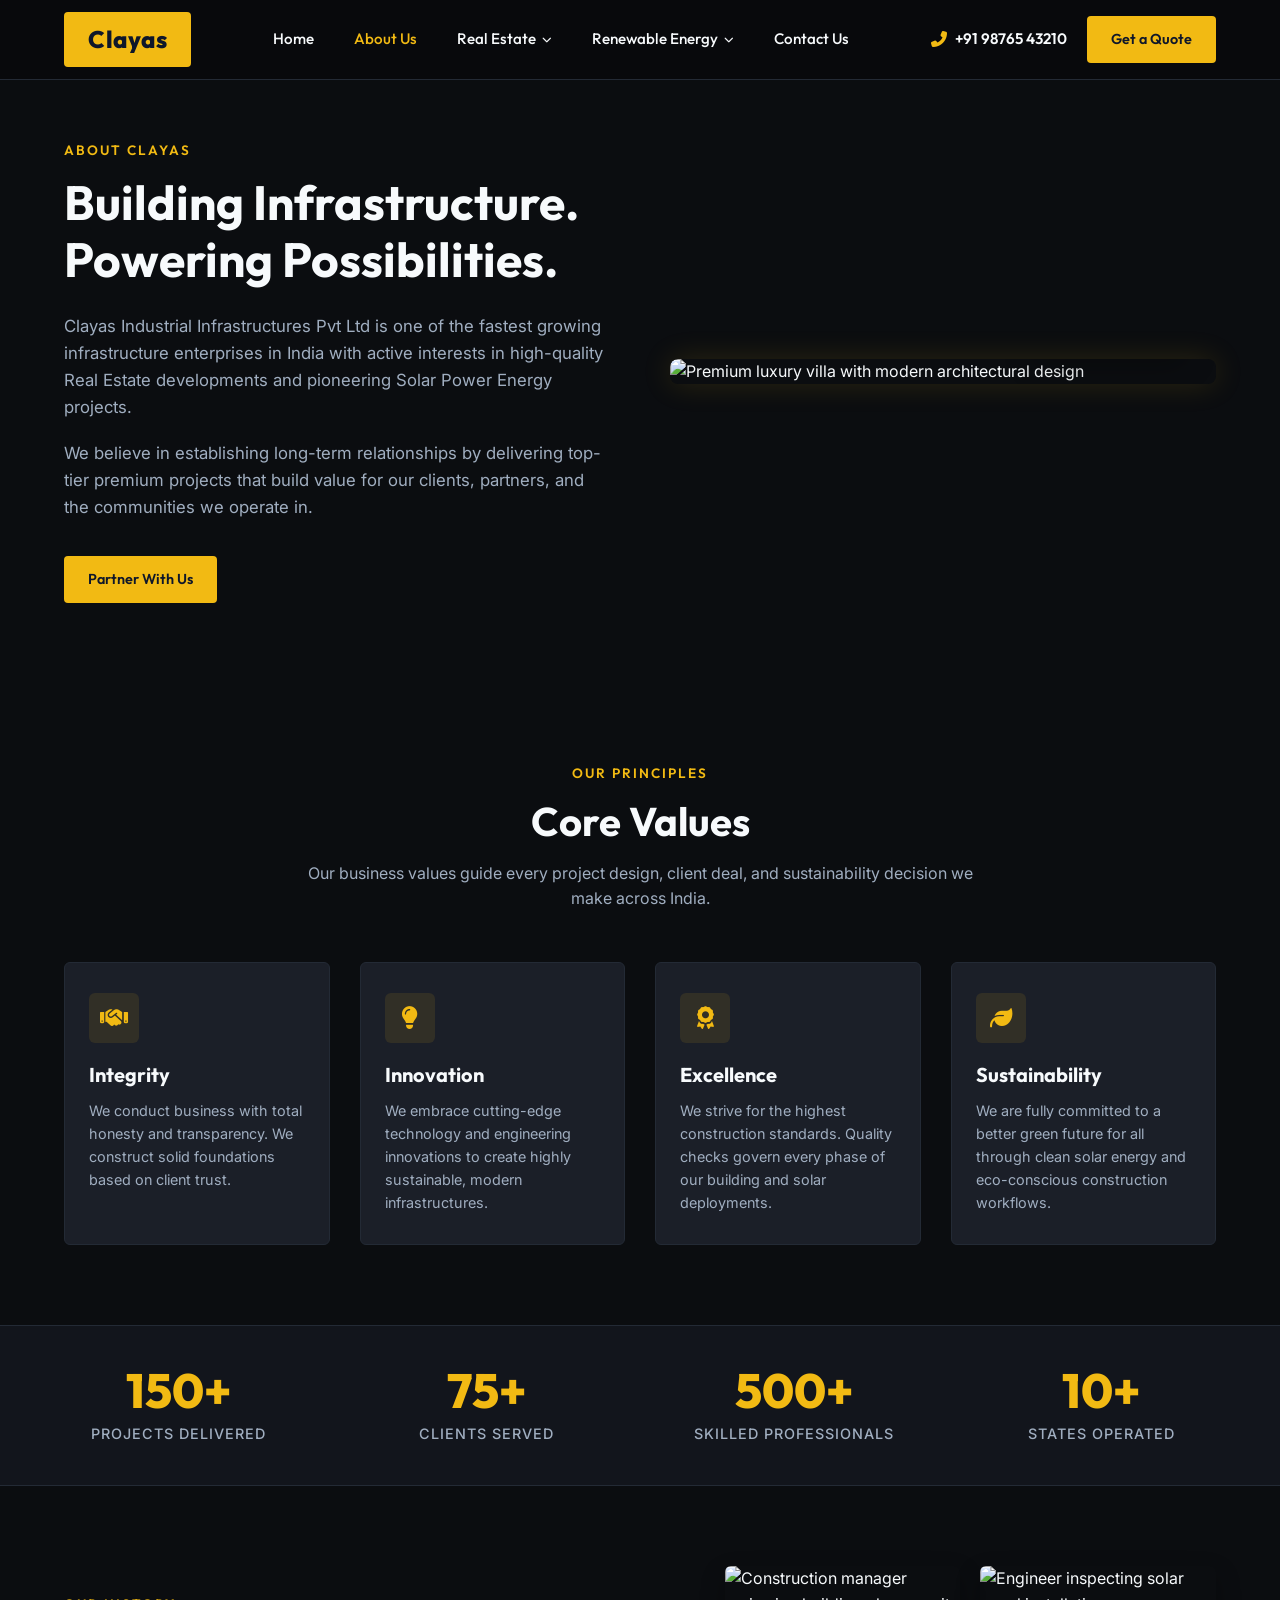
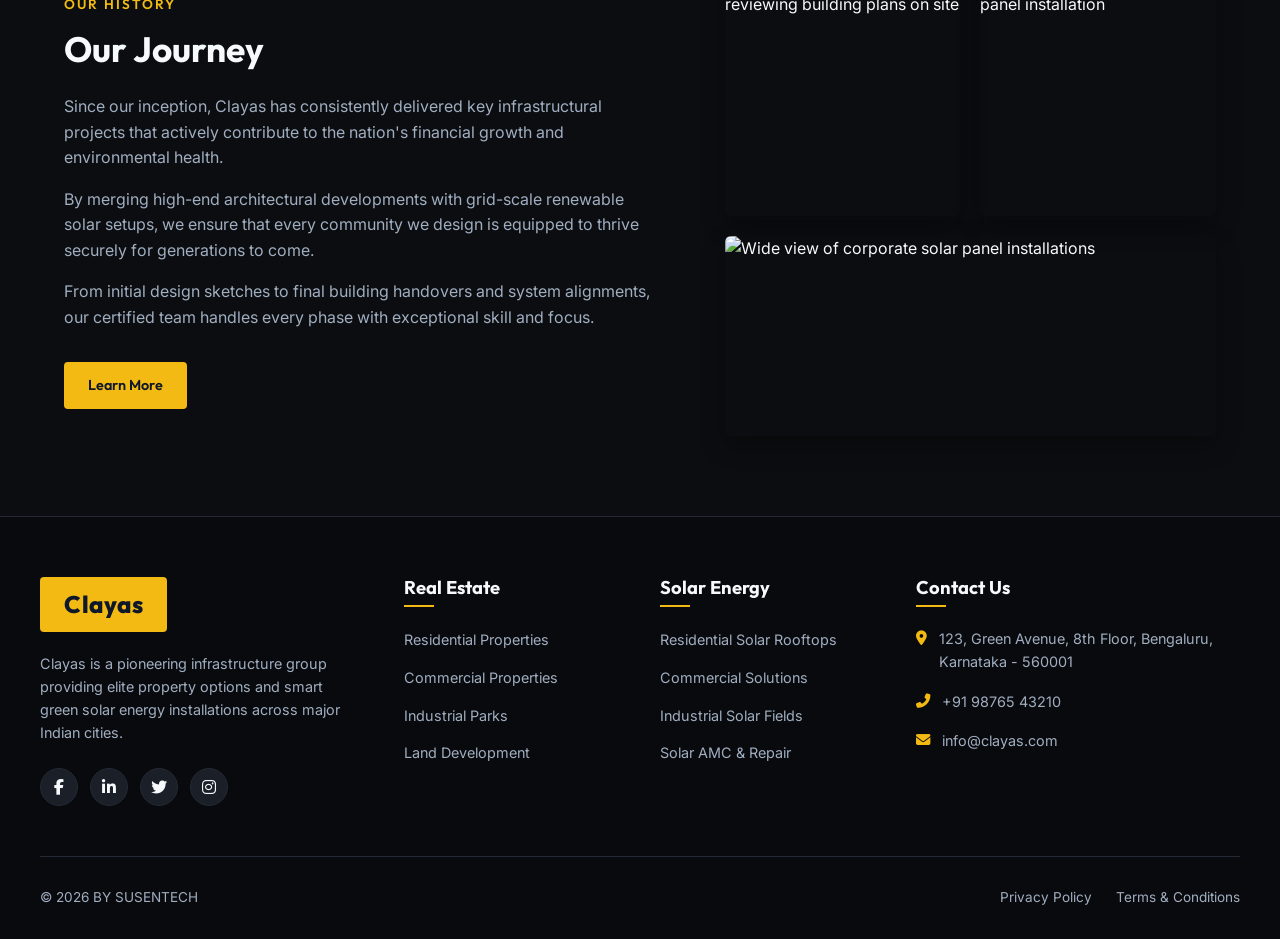
==== realestate/about.html @ ecdae753 "Add files via upload" ====
<!DOCTYPE html>
<html lang="en">

<head>
  <meta charset="UTF-8">
  <meta name="viewport" content="width=device-width, initial-scale=1.0">
  <title>About Us - Clayas</title>
  <meta name="description"
    content="Learn about Clayas, our core values, history, team, and commitment to building quality properties and clean solar energy facilities across India.">

  <!-- CSS Stylesheets -->
  <link rel="stylesheet" href="css/style.css">

  <!-- FontAwesome Icons -->
  <link rel="stylesheet" href="https://cdnjs.cloudflare.com/ajax/libs/font-awesome/6.4.0/css/all.min.css">
</head>

<body>

  <!-- Navigation Header -->
  <header>
    <div class="header-container">
      <!-- Logo Block -->
      <a href="index.html" class="logo" id="header-logo">Clayas</a>

      <!-- Navigation Menu -->
      <nav class="nav-menu" id="nav-menu">
        <ul class="nav-list">
          <li class="nav-item"><a href="index.html" class="nav-link" id="menu-home">Home</a></li>
          <li class="nav-item"><a href="about.html" class="nav-link active" id="menu-about">About Us</a></li>

          <!-- Real Estate Dropdown -->
          <li class="nav-item has-dropdown">
            <span class="nav-link" id="menu-realestate">Real Estate <i
                class="fas fa-chevron-down dropdown-arrow"></i></span>
            <ul class="dropdown-menu">
              <li class="dropdown-item"><a href="residential-properties.html" id="submenu-re-res">Residential</a></li>
              <li class="dropdown-item"><a href="commercial-properties.html" id="submenu-re-com">Commercial</a></li>
              <li class="dropdown-item"><a href="industrial-properties.html" id="submenu-re-ind">Industrial</a></li>
              <li class="dropdown-item"><a href="land-development.html" id="submenu-re-land">Land Development</a></li>
            </ul>
          </li>

          <!-- Solar Panels Dropdown -->
          <li class="nav-item has-dropdown">
            <span class="nav-link" id="menu-solar">Renewable Energy<i class="fas fa-chevron-down dropdown-arrow">
              </i></span>
            <ul class="dropdown-menu">
              <li class="dropdown-item"><a href="residential-solar.html" id="submenu-sol-res">Residential Solar</a></li>
              <li class="dropdown-item"><a href="commercial-solar.html" id="submenu-sol-com">Commercial Solar</a></li>
              <li class="dropdown-item"><a href="industrial-solar.html" id="submenu-sol-ind">Industrial Solar</a></li>
              <li class="dropdown-item"><a href="solar-maintenance.html" id="submenu-sol-maint">Solar Maintenance</a>
              </li>
            </ul>
          </li>

          <li class="nav-item"><a href="contact.html" class="nav-link" id="menu-contact">Contact Us</a></li>
        </ul>
      </nav>

      <!-- Right Nav Buttons (Desktop) -->
      <div class="right-nav">
        <a href="tel:+919876543210" class="phone-link" id="phone-nav"><i class="fas fa-phone-alt"></i> +91 98765
          43210</a>
        <a href="contact.html" class="btn btn-gold" id="cta-quote-nav">Get a Quote</a>
      </div>

      <!-- Mobile Nav Toggle Hamburger -->
      <button class="mobile-nav-toggle" id="mobile-nav-toggle" aria-label="Toggle Navigation">
        <span></span>
        <span></span>
        <span></span>
      </button>
    </div>
  </header>

  <!-- About Hero Section (Split layout) -->
  <section class="about-hero" style="padding-top: calc(var(--header-height) + 60px);">
    <div class="split-hero-container">
      <!-- Text content -->
      <div class="split-hero-text">
        <span class="section-subtitle">About Clayas</span>
        <h1>Building Infrastructure.<br>Powering Possibilities.</h1>
        <p>Clayas Industrial Infrastructures Pvt Ltd is one of the fastest growing infrastructure enterprises in India
          with active interests in high-quality Real Estate developments and pioneering Solar Power Energy projects.</p>
        <p>We believe in establishing long-term relationships by delivering top-tier premium projects that build value
          for our clients, partners, and the communities we operate in.</p>
        <a href="contact.html" class="btn btn-gold" style="margin-top: 15px;">Partner With Us</a>
      </div>

      <!-- Image with floating badge -->
      <div class="split-hero-img">
        <!-- Premium Real Estate Architecture Image -->
        <img src="https://images.unsplash.com/photo-1600596542815-ffad4c1539a9?auto=format&fit=crop&w=800&q=80"
          alt="Premium luxury villa with modern architectural design">
        <div class="floating-badge">
          <div class="number">25+</div>
          <div class="text">Years of<br>Excellence</div>
        </div>
      </div>
    </div>
  </section>

  <!-- Core Values Section -->
  <section id="values">
    <div class="section-header">
      <span class="section-subtitle">Our Principles</span>
      <h2 class="section-title">Core Values</h2>
      <p>Our business values guide every project design, client deal, and sustainability decision we make across India.
      </p>
    </div>

    <div class="values-grid">
      <!-- Value 1: Integrity -->
      <div class="value-card">
        <div class="value-icon">
          <i class="fas fa-handshake"></i>
        </div>
        <h3 class="value-title">Integrity</h3>
        <p>We conduct business with total honesty and transparency. We construct solid foundations based on client
          trust.</p>
      </div>

      <!-- Value 2: Innovation -->
      <div class="value-card">
        <div class="value-icon">
          <i class="fas fa-lightbulb"></i>
        </div>
        <h3 class="value-title">Innovation</h3>
        <p>We embrace cutting-edge technology and engineering innovations to create highly sustainable, modern
          infrastructures.</p>
      </div>

      <!-- Value 3: Excellence -->
      <div class="value-card">
        <div class="value-icon">
          <i class="fas fa-award"></i>
        </div>
        <h3 class="value-title">Excellence</h3>
        <p>We strive for the highest construction standards. Quality checks govern every phase of our building and solar
          deployments.</p>
      </div>

      <!-- Value 4: Sustainability -->
      <div class="value-card">
        <div class="value-icon">
          <i class="fas fa-leaf"></i>
        </div>
        <h3 class="value-title">Sustainability</h3>
        <p>We are fully committed to a better green future for all through clean solar energy and eco-conscious
          construction workflows.</p>
      </div>
    </div>
  </section>

  <!-- About Stats Strip (Dark) -->
  <section class="stats-banner section-full">
    <div class="stats-grid">
      <div class="stat-card">
        <span class="stat-number">150+</span>
        <span class="stat-label">Projects Delivered</span>
      </div>
      <div class="stat-card">
        <span class="stat-number">75+</span>
        <span class="stat-label">Clients Served</span>
      </div>
      <div class="stat-card">
        <span class="stat-number">500+</span>
        <span class="stat-label">Skilled Professionals</span>
      </div>
      <div class="stat-card">
        <span class="stat-number">10+</span>
        <span class="stat-label">States Operated</span>
      </div>
    </div>
  </section>

  <!-- Our Journey Section -->
  <section id="journey">
    <div class="journey-container">
      <!-- Left Column text -->
      <div class="journey-text">
        <span class="section-subtitle">Our History</span>
        <h2>Our Journey</h2>
        <p>Since our inception, Clayas has consistently delivered key infrastructural projects that actively contribute
          to the nation's financial growth and environmental health.</p>
        <p>By merging high-end architectural developments with grid-scale renewable solar setups, we ensure that every
          community we design is equipped to thrive securely for generations to come.</p>
        <p>From initial design sketches to final building handovers and system alignments, our certified team handles
          every phase with exceptional skill and focus.</p>
        <a href="contact.html" class="btn btn-gold" style="margin-top: 15px;">Learn More</a>
      </div>

      <!-- Right Column Images -->
      <div class="journey-images">
        <div class="journey-img-item">
          <img src="https://images.unsplash.com/photo-1504307651254-35680f356dfd?auto=format&fit=crop&w=400&q=80"
            alt="Construction manager reviewing building plans on site">
        </div>
        <div class="journey-img-item">
          <img src="https://images.unsplash.com/photo-1621905251189-08b45d6a269e?auto=format&fit=crop&w=400&q=80"
            alt="Engineer inspecting solar panel installation">
        </div>
        <div class="journey-img-item large">
          <img src="https://images.unsplash.com/photo-1509391366360-2e959784a276?auto=format&fit=crop&w=800&q=80"
            alt="Wide view of corporate solar panel installations">
        </div>
      </div>
    </div>
  </section>

  <!-- Footer Section -->
  <footer>
    <div class="footer-container">
      <!-- Col 1: About -->
      <div class="footer-col footer-about">
        <a href="index.html" class="logo" id="footer-logo">Clayas</a>
        <p>Clayas is a pioneering infrastructure group providing elite property options and smart green solar energy
          installations across major Indian cities.</p>
        <div class="social-links">
          <a href="#" class="social-link" aria-label="Facebook"><i class="fab fa-facebook-f"></i></a>
          <a href="#" class="social-link" aria-label="LinkedIn"><i class="fab fa-linkedin-in"></i></a>
          <a href="#" class="social-link" aria-label="Twitter"><i class="fab fa-twitter"></i></a>
          <a href="#" class="social-link" aria-label="Instagram"><i class="fab fa-instagram"></i></a>
        </div>
      </div>

      <!-- Col 2: Real Estate Links -->
      <div class="footer-col">
        <h3>Real Estate</h3>
        <ul class="footer-links">
          <li><a href="residential-properties.html">Residential Properties</a></li>
          <li><a href="commercial-properties.html">Commercial Properties</a></li>
          <li><a href="industrial-properties.html">Industrial Parks</a></li>
          <li><a href="land-development.html">Land Development</a></li>
        </ul>
      </div>

      <!-- Col 3: Solar Links -->
      <div class="footer-col">
        <h3>Solar Energy</h3>
        <ul class="footer-links">
          <li><a href="residential-solar.html">Residential Solar Rooftops</a></li>
          <li><a href="commercial-solar.html">Commercial Solutions</a></li>
          <li><a href="industrial-solar.html">Industrial Solar Fields</a></li>
          <li><a href="solar-maintenance.html">Solar AMC & Repair</a></li>
        </ul>
      </div>

      <!-- Col 4: Contact details -->
      <div class="footer-col">
        <h3>Contact Us</h3>
        <div class="footer-contact-info">
          <div class="footer-contact-item">
            <i class="fas fa-map-marker-alt"></i>
            <p>123, Green Avenue, 8th Floor, Bengaluru, Karnataka - 560001</p>
          </div>
          <div class="footer-contact-item">
            <i class="fas fa-phone-alt"></i>
            <p>+91 98765 43210</p>
          </div>
          <div class="footer-contact-item">
            <i class="fas fa-envelope"></i>
            <p>info@clayas.com</p>
          </div>
        </div>
      </div>
    </div>

    <!-- Footer Bottom -->
    <div class="footer-bottom">
      <p class="copyright">&copy; 2026 BY SUSENTECH</p>
      <div class="footer-bottom-links">
        <a href="#">Privacy Policy</a>
        <a href="#">Terms & Conditions</a>
      </div>
    </div>
  </footer>

  <!-- Scripts -->
  <script src="js/script.js"></script>
</body>

</html>
---- realestate/css/style.css ----
/* 
   Clayas - Global Stylesheet
   Design System: Dark Mode with Premium Gold/Yellow Accents
*/

@import url('https://fonts.googleapis.com/css2?family=Inter:wght@300;400;500;600;700&family=Outfit:wght@400;500;600;700;800&display=swap');

/* CSS Variables */
:root {
  --bg-primary: #0b0d10;      /* Deep dark background */
  --bg-secondary: #12151c;    /* Card & alternative section background */
  --bg-card: #1b1f28;         /* Inside card/elements background */
  --bg-nav: #090a0d;          /* Header background */
  
  --accent-gold: #f2ba13;     /* Main Clayas Brand Yellow/Gold */
  --accent-gold-hover: #d19e0a;
  --accent-gold-rgb: 242, 186, 19;
  
  --text-light: #f7fafc;      /* Primary text */
  --text-muted: #a0aec0;      /* Secondary text */
  --text-dark: #0f172a;       /* Dark text for gold elements */
  
  --border-color: #232a35;
  --border-glow: rgba(242, 186, 19, 0.15);
  
  --font-heading: 'Outfit', sans-serif;
  --font-body: 'Inter', sans-serif;
  
  --transition-fast: 0.2s ease;
  --transition-normal: 0.3s cubic-bezier(0.4, 0, 0.2, 1);
  --transition-slow: 0.5s ease;
  
  --max-width: 1200px;
  --header-height: 80px;
}

/* Resets */
*, *::before, *::after {
  box-sizing: border-box;
  margin: 0;
  padding: 0;
}

html {
  scroll-behavior: smooth;
  font-size: 16px;
}

body {
  background-color: var(--bg-primary);
  color: var(--text-light);
  font-family: var(--font-body);
  line-height: 1.6;
  overflow-x: hidden;
}

/* Scrollbar */
::-webkit-scrollbar {
  width: 8px;
}
::-webkit-scrollbar-track {
  background: var(--bg-primary);
}
::-webkit-scrollbar-thumb {
  background: var(--border-color);
  border-radius: 4px;
}
::-webkit-scrollbar-thumb:hover {
  background: var(--accent-gold);
}

/* Typography */
h1, h2, h3, h4, h5, h6 {
  font-family: var(--font-heading);
  font-weight: 700;
  line-height: 1.2;
  color: var(--text-light);
}

a {
  color: inherit;
  text-decoration: none;
  transition: var(--transition-fast);
}

p {
  color: var(--text-muted);
}

ul {
  list-style: none;
}

img {
  max-width: 100%;
  height: auto;
  display: block;
}

/* Header & Navigation */
header {
  position: fixed;
  top: 0;
  left: 0;
  width: 100%;
  height: var(--header-height);
  background-color: rgba(9, 10, 13, 0.95);
  backdrop-filter: blur(10px);
  -webkit-backdrop-filter: blur(10px);
  border-bottom: 1px solid var(--border-color);
  z-index: 1000;
}

.header-container {
  max-width: var(--max-width);
  margin: 0 auto;
  height: 100%;
  display: flex;
  justify-content: space-between;
  align-items: center;
  padding: 0 24px;
}

/* Logo Block */
.logo {
  background-color: var(--accent-gold);
  color: var(--text-dark);
  font-family: var(--font-heading);
  font-weight: 800;
  font-size: 1.5rem;
  padding: 8px 24px;
  border-radius: 4px;
  letter-spacing: 0.5px;
  display: inline-flex;
  align-items: center;
  justify-content: center;
  transition: transform var(--transition-fast);
}

.logo:hover {
  transform: translateY(-2px);
}

/* Nav Menu */
.nav-menu {
  display: flex;
  align-items: center;
  height: 100%;
}

.nav-list {
  display: flex;
  align-items: center;
  height: 100%;
  gap: 8px;
}

.nav-item {
  position: relative;
  height: 100%;
  display: flex;
  align-items: center;
}

.nav-link {
  font-family: var(--font-heading);
  font-weight: 500;
  font-size: 0.95rem;
  padding: 10px 16px;
  border-radius: 4px;
  display: flex;
  align-items: center;
  gap: 6px;
  cursor: pointer;
}

.nav-link:hover, .nav-link.active {
  color: var(--accent-gold);
}

/* Submenu / Dropdown */
.nav-item:hover .dropdown-menu {
  opacity: 1;
  visibility: visible;
  transform: translateY(0);
}

.dropdown-menu {
  position: absolute;
  top: calc(var(--header-height) - 10px);
  left: 0;
  width: 260px;
  background-color: var(--bg-card);
  border: 1px solid var(--border-color);
  border-radius: 6px;
  padding: 12px 0;
  opacity: 0;
  visibility: hidden;
  transform: translateY(10px);
  transition: opacity var(--transition-normal), transform var(--transition-normal), visibility var(--transition-normal);
  z-index: 1010;
  box-shadow: 0 10px 25px rgba(0,0,0,0.5);
  box-shadow: 0 0 20px var(--border-glow);
}

.dropdown-item a {
  display: flex;
  align-items: center;
  padding: 10px 20px;
  font-size: 0.9rem;
  font-family: var(--font-heading);
  font-weight: 500;
  transition: var(--transition-fast);
}

.dropdown-item a:hover {
  background-color: rgba(242, 186, 19, 0.08);
  color: var(--accent-gold);
  padding-left: 24px;
}

.dropdown-arrow {
  font-size: 0.6rem;
  transition: transform var(--transition-fast);
}

.nav-item:hover .dropdown-arrow {
  transform: rotate(180deg);
}

/* Right Nav Block (Phone & CTA) */
.right-nav {
  display: flex;
  align-items: center;
  gap: 20px;
}

.phone-link {
  display: flex;
  align-items: center;
  gap: 8px;
  font-family: var(--font-heading);
  font-weight: 600;
  font-size: 0.95rem;
  color: var(--text-light);
}

.phone-link i {
  color: var(--accent-gold);
  font-size: 1rem;
}

.phone-link:hover {
  color: var(--accent-gold);
}

/* Buttons */
.btn {
  display: inline-flex;
  align-items: center;
  justify-content: center;
  gap: 8px;
  padding: 12px 24px;
  border-radius: 4px;
  font-family: var(--font-heading);
  font-weight: 600;
  font-size: 0.9rem;
  cursor: pointer;
  transition: var(--transition-normal);
  border: none;
}

.btn-gold {
  background-color: var(--accent-gold);
  color: var(--text-dark);
}

.btn-gold:hover {
  background-color: var(--accent-gold-hover);
  transform: translateY(-2px);
  box-shadow: 0 4px 15px rgba(242, 186, 19, 0.3);
}

.btn-outline {
  background-color: transparent;
  color: var(--text-light);
  border: 1px solid var(--border-color);
}

.btn-outline:hover {
  border-color: var(--accent-gold);
  color: var(--accent-gold);
  transform: translateY(-2px);
}

/* Mobile Toggle Hamburger */
.mobile-nav-toggle {
  display: none;
  flex-direction: column;
  justify-content: space-between;
  width: 24px;
  height: 18px;
  background: transparent;
  border: none;
  cursor: pointer;
  z-index: 1100;
}

.mobile-nav-toggle span {
  width: 100%;
  height: 2px;
  background-color: var(--text-light);
  border-radius: 2px;
  transition: var(--transition-normal);
}

.mobile-nav-toggle.open span:nth-child(1) {
  transform: translateY(8px) rotate(45deg);
}

.mobile-nav-toggle.open span:nth-child(2) {
  opacity: 0;
}

.mobile-nav-toggle.open span:nth-child(3) {
  transform: translateY(-8px) rotate(-45deg);
}

/* Base Layout Sections */
section {
  padding: 80px 24px;
  max-width: var(--max-width);
  margin: 0 auto;
}

.section-full {
  max-width: 100%;
  padding-left: 0;
  padding-right: 0;
}

.section-header {
  text-align: center;
  max-width: 700px;
  margin: 0 auto 50px auto;
}

.section-subtitle {
  color: var(--accent-gold);
  font-family: var(--font-heading);
  text-transform: uppercase;
  font-size: 0.85rem;
  letter-spacing: 2px;
  font-weight: 600;
  margin-bottom: 12px;
  display: block;
}

.section-title {
  font-size: 2.5rem;
  margin-bottom: 16px;
  font-weight: 700;
}

/* Hero Elements & Sliders */
.hero {
  position: relative;
  height: 100vh;
  min-height: 600px;
  display: flex;
  align-items: center;
  padding-top: var(--header-height);
  overflow: hidden;
}

.hero-slider {
  position: absolute;
  top: 0;
  left: 0;
  width: 100%;
  height: 100%;
  z-index: 1;
}

.slider-slide {
  position: absolute;
  top: 0;
  left: 0;
  width: 100%;
  height: 100%;
  opacity: 0;
  transition: opacity 1s ease-in-out;
}

.slider-slide.active {
  opacity: 1;
}

.slider-slide img {
  width: 100%;
  height: 100%;
  object-fit: cover;
  filter: brightness(0.35); /* Darken images for visual overlay clarity */
}

.hero-content {
  position: relative;
  z-index: 10;
  max-width: 800px;
  margin-left: auto;
  margin-right: auto;
  text-align: center;
  padding: 0 24px;
}

.hero-tag {
  color: var(--accent-gold);
  text-transform: uppercase;
  letter-spacing: 2px;
  font-family: var(--font-heading);
  font-weight: 600;
  font-size: 0.9rem;
  margin-bottom: 16px;
  display: inline-block;
}

.hero-title {
  font-size: 3.5rem;
  font-weight: 800;
  line-height: 1.15;
  margin-bottom: 24px;
  animation: slideInUp 0.8s ease-out forwards;
}

.hero-desc {
  font-size: 1.15rem;
  color: var(--text-light);
  opacity: 0.9;
  margin-bottom: 40px;
  max-width: 600px;
  margin-left: auto;
  margin-right: auto;
  animation: slideInUp 1s ease-out forwards;
}

.hero-btns {
  display: flex;
  justify-content: center;
  gap: 16px;
  animation: slideInUp 1.2s ease-out forwards;
}

/* Stats Section */
.stats-banner {
  background-color: var(--bg-secondary);
  border-top: 1px solid var(--border-color);
  border-bottom: 1px solid var(--border-color);
  padding: 40px 24px;
}

.stats-grid {
  max-width: var(--max-width);
  margin: 0 auto;
  display: grid;
  grid-template-columns: repeat(4, 1fr);
  gap: 30px;
  text-align: center;
}

.stat-card {
  display: flex;
  flex-direction: column;
  align-items: center;
}

.stat-number {
  font-family: var(--font-heading);
  font-size: 3rem;
  font-weight: 800;
  color: var(--accent-gold);
  line-height: 1;
  margin-bottom: 8px;
}

.stat-label {
  font-size: 0.9rem;
  text-transform: uppercase;
  letter-spacing: 1px;
  font-weight: 500;
  color: var(--text-muted);
}

/* Services Grids & Cards */
.services-grid {
  display: grid;
  grid-template-columns: repeat(auto-fit, minmax(260px, 1fr));
  gap: 30px;
}

.service-card {
  background-color: var(--bg-card);
  border: 1px solid var(--border-color);
  border-radius: 8px;
  overflow: hidden;
  transition: transform var(--transition-normal), border-color var(--transition-normal);
  display: flex;
  flex-direction: column;
  height: 100%;
}

.service-card:hover {
  transform: translateY(-8px);
  border-color: var(--accent-gold);
}

.service-img-wrapper {
  position: relative;
  height: 200px;
  overflow: hidden;
}

.service-img-wrapper img {
  width: 100%;
  height: 100%;
  object-fit: cover;
  transition: transform var(--transition-slow);
}

.service-card:hover .service-img-wrapper img {
  transform: scale(1.1);
}

.service-body {
  padding: 24px;
  flex-grow: 1;
  display: flex;
  flex-direction: column;
}

.service-title {
  font-size: 1.3rem;
  margin-bottom: 12px;
}

.service-body p {
  font-size: 0.95rem;
  margin-bottom: 20px;
  flex-grow: 1;
}

.service-link {
  color: var(--accent-gold);
  font-family: var(--font-heading);
  font-weight: 600;
  font-size: 0.9rem;
  display: inline-flex;
  align-items: center;
  gap: 6px;
}

.service-link:hover {
  color: var(--text-light);
}

/* Mid-banner / Call To Action banner */
.mid-banner {
  position: relative;
  padding: 120px 24px;
  display: flex;
  align-items: center;
  justify-content: center;
  text-align: center;
  overflow: hidden;
}

.mid-banner-bg {
  position: absolute;
  top: 0;
  left: 0;
  width: 100%;
  height: 100%;
  z-index: 1;
}

.mid-banner-bg img {
  width: 100%;
  height: 100%;
  object-fit: cover;
  filter: brightness(0.25);
}

.mid-banner-content {
  position: relative;
  z-index: 10;
  max-width: 800px;
}

.play-btn {
  width: 70px;
  height: 70px;
  background-color: var(--accent-gold);
  color: var(--text-dark);
  border-radius: 50%;
  display: inline-flex;
  align-items: center;
  justify-content: center;
  margin-bottom: 24px;
  cursor: pointer;
  transition: transform var(--transition-normal), box-shadow var(--transition-normal);
  font-size: 1.5rem;
  box-shadow: 0 0 0 0 rgba(242, 186, 19, 0.4);
  animation: pulse 2s infinite;
}

.play-btn:hover {
  transform: scale(1.1);
  background-color: var(--text-light);
  color: var(--bg-primary);
}

.play-btn i {
  margin-left: 4px;
}

.mid-banner-title {
  font-size: 2.2rem;
  margin-bottom: 24px;
}

/* Projects Grid / Slider Section */
.projects-header {
  display: flex;
  justify-content: space-between;
  align-items: flex-end;
  margin-bottom: 40px;
}

.projects-header .section-header {
  text-align: left;
  margin: 0;
}

.projects-nav {
  display: flex;
  gap: 12px;
}

.proj-btn {
  width: 44px;
  height: 44px;
  border-radius: 50%;
  border: 1px solid var(--border-color);
  background: transparent;
  color: var(--text-light);
  display: flex;
  align-items: center;
  justify-content: center;
  cursor: pointer;
  transition: var(--transition-fast);
}

.proj-btn:hover {
  border-color: var(--accent-gold);
  color: var(--accent-gold);
  background-color: rgba(242, 186, 19, 0.05);
}

.projects-grid {
  display: grid;
  grid-template-columns: repeat(auto-fit, minmax(220px, 1fr));
  gap: 24px;
}

.project-card {
  background-color: var(--bg-card);
  border: 1px solid var(--border-color);
  border-radius: 6px;
  overflow: hidden;
  transition: var(--transition-normal);
}

.project-card:hover {
  border-color: var(--accent-gold);
  transform: translateY(-4px);
}

.project-img-wrapper {
  position: relative;
  height: 180px;
  overflow: hidden;
}

.project-img-wrapper img {
  width: 100%;
  height: 100%;
  object-fit: cover;
  transition: var(--transition-slow);
}

.project-card:hover .project-img-wrapper img {
  transform: scale(1.08);
}

.project-info {
  padding: 20px;
}

.project-title {
  font-size: 1.15rem;
  margin-bottom: 6px;
}

.project-location {
  font-size: 0.85rem;
  color: var(--text-muted);
}

/* About Journey Page Section */
.split-hero-container {
  display: grid;
  grid-template-columns: 1fr 1fr;
  gap: 60px;
  align-items: center;
}

.split-hero-img {
  position: relative;
  border-radius: 8px;
  overflow: hidden;
  box-shadow: 0 20px 40px rgba(0,0,0,0.5);
  box-shadow: 0 0 30px var(--border-glow);
}

.split-hero-img img {
  width: 100%;
  object-fit: cover;
  border-radius: 8px;
}

.floating-badge {
  position: absolute;
  bottom: 30px;
  right: 30px;
  background-color: var(--accent-gold);
  color: var(--text-dark);
  padding: 20px 30px;
  border-radius: 6px;
  font-family: var(--font-heading);
  text-align: center;
  box-shadow: 0 10px 30px rgba(0,0,0,0.3);
}

.floating-badge .number {
  font-size: 2.2rem;
  font-weight: 800;
  line-height: 1;
}

.floating-badge .text {
  font-size: 0.8rem;
  text-transform: uppercase;
  font-weight: 700;
  letter-spacing: 1px;
  margin-top: 4px;
}

.split-hero-text h1 {
  font-size: 3rem;
  margin-bottom: 24px;
}

.split-hero-text p {
  margin-bottom: 20px;
  font-size: 1.05rem;
}

/* Values Grid */
.values-grid {
  display: grid;
  grid-template-columns: repeat(4, 1fr);
  gap: 30px;
  margin-top: 40px;
}

.value-card {
  background-color: var(--bg-card);
  border: 1px solid var(--border-color);
  padding: 30px 24px;
  border-radius: 6px;
  transition: var(--transition-normal);
  text-align: left;
}

.value-card:hover {
  border-color: var(--accent-gold);
  transform: translateY(-5px);
}

.value-icon {
  width: 50px;
  height: 50px;
  border-radius: 6px;
  background-color: rgba(242, 186, 19, 0.1);
  color: var(--accent-gold);
  display: flex;
  align-items: center;
  justify-content: center;
  font-size: 1.4rem;
  margin-bottom: 20px;
}

.value-title {
  font-size: 1.25rem;
  margin-bottom: 12px;
}

.value-card p {
  font-size: 0.9rem;
}

/* Journey Layout */
.journey-container {
  display: grid;
  grid-template-columns: 1.1fr 0.9fr;
  gap: 60px;
  align-items: center;
}

.journey-text h2 {
  font-size: 2.2rem;
  margin-bottom: 24px;
}

.journey-text p {
  margin-bottom: 16px;
}

.journey-images {
  display: grid;
  grid-template-columns: 1fr 1fr;
  gap: 20px;
}

.journey-img-item {
  border-radius: 6px;
  overflow: hidden;
  box-shadow: 0 10px 25px rgba(0,0,0,0.3);
}

.journey-img-item img {
  width: 100%;
  height: 250px;
  object-fit: cover;
}

.journey-img-item.large {
  grid-column: span 2;
  height: 200px;
}

.journey-img-item.large img {
  height: 100%;
}

/* Real Estate Details Styles */
.re-hero {
  background: linear-gradient(rgba(11, 13, 16, 0.7), rgba(11, 13, 16, 0.75)), url('https://images.unsplash.com/photo-1545324418-cc1a3fa10c00?auto=format&fit=crop&w=1200&q=80');
  background-size: cover;
  background-position: center;
}

.solar-hero {
  background: linear-gradient(rgba(11, 13, 16, 0.75), rgba(11, 13, 16, 0.8)), url('https://images.unsplash.com/photo-1508514177221-188b1cf16e9d?auto=format&fit=crop&w=1200&q=80');
  background-size: cover;
  background-position: center;
}

.inner-hero {
  height: 60vh;
  min-height: 400px;
  display: flex;
  align-items: center;
  padding-top: var(--header-height);
  text-align: center;
  position: relative;
}

.inner-hero-container {
  max-width: 800px;
  margin: 0 auto;
  padding: 0 24px;
  position: relative;
  z-index: 10;
}

.inner-hero-title {
  font-size: 3.5rem;
  font-weight: 800;
  margin-bottom: 20px;
}

.inner-hero-desc {
  font-size: 1.15rem;
  color: var(--text-light);
  opacity: 0.9;
  max-width: 600px;
  margin: 0 auto 30px auto;
}

.re-services-grid {
  display: grid;
  grid-template-columns: repeat(4, 1fr);
  gap: 24px;
}

.re-service-card {
  background-color: var(--bg-card);
  border: 1px solid var(--border-color);
  border-radius: 6px;
  overflow: hidden;
  transition: var(--transition-normal);
}

.re-service-card:hover {
  border-color: var(--accent-gold);
  transform: translateY(-6px);
}

.re-service-img-wrap {
  position: relative;
  height: 220px;
  overflow: hidden;
}

.re-service-img-wrap img {
  width: 100%;
  height: 100%;
  object-fit: cover;
  transition: var(--transition-slow);
}

.re-service-card:hover .re-service-img-wrap img {
  transform: scale(1.08);
}

.re-service-info {
  padding: 24px;
}

.re-service-info h3 {
  font-size: 1.25rem;
  margin-bottom: 10px;
}

.re-service-info p {
  font-size: 0.9rem;
  margin-bottom: 16px;
}

/* Call To Action Banner styled card */
.cta-banner-card {
  background: linear-gradient(135deg, var(--bg-card) 0%, #171d28 100%);
  border: 1px solid var(--border-color);
  border-radius: 8px;
  padding: 60px;
  display: flex;
  justify-content: space-between;
  align-items: center;
  box-shadow: 0 15px 30px rgba(0,0,0,0.3);
  position: relative;
  overflow: hidden;
}

.cta-banner-card::after {
  content: '';
  position: absolute;
  top: 0;
  right: 0;
  width: 300px;
  height: 300px;
  background: radial-gradient(circle, rgba(242,186,19,0.05) 0%, transparent 70%);
  z-index: 1;
}

.cta-banner-left {
  max-width: 60%;
  position: relative;
  z-index: 5;
}

.cta-banner-left h2 {
  font-size: 2.2rem;
  margin-bottom: 12px;
}

.cta-banner-right {
  position: relative;
  z-index: 5;
}

/* Props Columns (Prime location, best value etc) */
.props-grid {
  display: grid;
  grid-template-columns: repeat(4, 1fr);
  gap: 24px;
}

.prop-card {
  background-color: var(--bg-secondary);
  border: 1px solid var(--border-color);
  padding: 24px;
  border-radius: 6px;
  display: flex;
  align-items: flex-start;
  gap: 16px;
  transition: border-color var(--transition-fast);
}

.prop-card:hover {
  border-color: var(--accent-gold);
}

.prop-icon {
  font-size: 1.5rem;
  color: var(--accent-gold);
  margin-top: 4px;
}

.prop-text h4 {
  font-size: 1.05rem;
  margin-bottom: 6px;
}

.prop-text p {
  font-size: 0.85rem;
}

/* Solar Panels Page styles */
.solar-benefits-grid {
  display: grid;
  grid-template-columns: repeat(5, 1fr);
  gap: 20px;
}

.solar-benefit-card {
  background-color: var(--bg-card);
  border: 1px solid var(--border-color);
  border-radius: 6px;
  padding: 24px 20px;
  text-align: center;
  transition: var(--transition-normal);
}

.solar-benefit-card:hover {
  border-color: var(--accent-gold);
  transform: translateY(-5px);
}

.solar-benefit-icon {
  width: 60px;
  height: 60px;
  border-radius: 50%;
  background-color: rgba(242,186,19,0.1);
  color: var(--accent-gold);
  display: flex;
  align-items: center;
  justify-content: center;
  margin: 0 auto 20px auto;
  font-size: 1.5rem;
}

.solar-benefit-card h3 {
  font-size: 1.1rem;
  margin-bottom: 10px;
}

.solar-benefit-card p {
  font-size: 0.85rem;
}

/* Contact Us Styles */
.contact-container {
  display: grid;
  grid-template-columns: 1fr 1.2fr;
  gap: 60px;
  align-items: flex-start;
}

.contact-info-wrap {
  padding-right: 20px;
}

.contact-info-title {
  font-size: 2.2rem;
  margin-bottom: 16px;
}

.contact-info-desc {
  font-size: 1rem;
  margin-bottom: 40px;
}

.contact-details-list {
  display: flex;
  flex-direction: column;
  gap: 30px;
  margin-bottom: 40px;
}

.contact-detail-item {
  display: flex;
  gap: 20px;
  align-items: flex-start;
}

.contact-detail-icon {
  width: 50px;
  height: 50px;
  border-radius: 6px;
  background-color: var(--bg-card);
  border: 1px solid var(--border-color);
  color: var(--accent-gold);
  display: flex;
  align-items: center;
  justify-content: center;
  font-size: 1.25rem;
  flex-shrink: 0;
}

.contact-detail-content h4 {
  font-size: 1rem;
  margin-bottom: 4px;
  color: var(--text-light);
}

.contact-detail-content p {
  font-size: 0.9rem;
}

/* Contact Form Card */
.contact-form-card {
  background-color: var(--bg-card);
  border: 1px solid var(--border-color);
  border-radius: 8px;
  padding: 40px;
  box-shadow: 0 15px 35px rgba(0,0,0,0.3);
}

.form-group {
  margin-bottom: 24px;
  position: relative;
}

.form-group label {
  display: block;
  font-family: var(--font-heading);
  font-size: 0.85rem;
  font-weight: 600;
  text-transform: uppercase;
  letter-spacing: 1px;
  margin-bottom: 8px;
  color: var(--text-light);
}

.form-control {
  width: 100%;
  background-color: var(--bg-primary);
  border: 1px solid var(--border-color);
  color: var(--text-light);
  padding: 14px 18px;
  border-radius: 4px;
  font-family: var(--font-body);
  font-size: 0.95rem;
  transition: var(--transition-fast);
}

.form-control:focus {
  outline: none;
  border-color: var(--accent-gold);
  box-shadow: 0 0 8px rgba(242, 186, 19, 0.2);
}

textarea.form-control {
  resize: vertical;
  min-height: 120px;
}

.form-submit-btn {
  width: 100%;
  padding: 14px;
}

/* Map Mockup style / Map Area */
.map-section {
  position: relative;
  height: 450px;
  border-radius: 8px;
  overflow: hidden;
  border: 1px solid var(--border-color);
}

.map-section img {
  width: 100%;
  height: 100%;
  object-fit: cover;
  filter: grayscale(1) invert(0.9) brightness(0.9);
}

.map-overlay-card {
  position: absolute;
  top: 30px;
  left: 30px;
  background-color: rgba(9, 10, 13, 0.9);
  border: 1px solid var(--border-color);
  padding: 24px;
  border-radius: 6px;
  backdrop-filter: blur(8px);
  -webkit-backdrop-filter: blur(8px);
  max-width: 320px;
}

.map-overlay-card h4 {
  color: var(--accent-gold);
  font-size: 1.1rem;
  margin-bottom: 6px;
}

.map-overlay-card p {
  font-size: 0.85rem;
  margin-bottom: 12px;
}

.map-pin {
  position: absolute;
  top: 50%;
  left: 55%;
  transform: translate(-50%, -50%);
  color: var(--accent-gold);
  font-size: 2.5rem;
  cursor: pointer;
  animation: bounce 2s infinite;
}

/* Footer Section */
footer {
  background-color: var(--bg-nav);
  border-top: 1px solid var(--border-color);
  padding: 60px 24px 30px 24px;
}

.footer-container {
  max-width: var(--max-width);
  margin: 0 auto;
  display: grid;
  grid-template-columns: 1.5fr 1fr 1fr 1.5fr;
  gap: 40px;
  margin-bottom: 50px;
}

.footer-about .logo {
  margin-bottom: 20px;
}

.footer-about p {
  font-size: 0.9rem;
  margin-bottom: 24px;
  max-width: 300px;
}

.social-links {
  display: flex;
  gap: 12px;
}

.social-link {
  width: 38px;
  height: 38px;
  border-radius: 50%;
  background-color: var(--bg-card);
  border: 1px solid var(--border-color);
  color: var(--text-light);
  display: flex;
  align-items: center;
  justify-content: center;
  transition: var(--transition-fast);
}

.social-link:hover {
  background-color: var(--accent-gold);
  color: var(--text-dark);
  border-color: var(--accent-gold);
  transform: translateY(-3px);
}

.footer-col h3 {
  font-size: 1.15rem;
  margin-bottom: 20px;
  position: relative;
  padding-bottom: 8px;
}

.footer-col h3::after {
  content: '';
  position: absolute;
  bottom: 0;
  left: 0;
  width: 30px;
  height: 2px;
  background-color: var(--accent-gold);
}

.footer-links {
  display: flex;
  flex-direction: column;
  gap: 12px;
}

.footer-links a {
  font-size: 0.9rem;
  color: var(--text-muted);
}

.footer-links a:hover {
  color: var(--accent-gold);
  padding-left: 6px;
}

.footer-contact-info {
  display: flex;
  flex-direction: column;
  gap: 16px;
}

.footer-contact-item {
  display: flex;
  gap: 12px;
  font-size: 0.9rem;
}

.footer-contact-item i {
  color: var(--accent-gold);
  margin-top: 4px;
}

.footer-contact-item p {
  color: var(--text-muted);
}

.footer-bottom {
  max-width: var(--max-width);
  margin: 0 auto;
  border-top: 1px solid var(--border-color);
  padding-top: 30px;
  display: flex;
  justify-content: space-between;
  align-items: center;
  flex-wrap: wrap;
  gap: 20px;
}

.copyright {
  font-size: 0.85rem;
  color: var(--text-muted);
}

.footer-bottom-links {
  display: flex;
  gap: 24px;
  font-size: 0.85rem;
  color: var(--text-muted);
}

.footer-bottom-links a:hover {
  color: var(--accent-gold);
}

/* Form success message popup */
.form-success-popup {
  position: fixed;
  bottom: 30px;
  right: 30px;
  background-color: var(--bg-card);
  border: 1px solid var(--accent-gold);
  border-left: 5px solid var(--accent-gold);
  padding: 20px 30px;
  border-radius: 4px;
  z-index: 2000;
  display: flex;
  align-items: center;
  gap: 16px;
  box-shadow: 0 10px 30px rgba(0,0,0,0.5);
  transform: translateY(100px);
  opacity: 0;
  visibility: hidden;
  transition: all 0.4s cubic-bezier(0.175, 0.885, 0.32, 1.275);
}

.form-success-popup.show {
  transform: translateY(0);
  opacity: 1;
  visibility: visible;
}

.success-popup-icon {
  font-size: 1.5rem;
  color: var(--accent-gold);
}

.success-popup-text h5 {
  font-size: 1rem;
  margin-bottom: 2px;
}

.success-popup-text p {
  font-size: 0.85rem;
}

/* Animations */
@keyframes slideInUp {
  from {
    opacity: 0;
    transform: translateY(30px);
  }
  to {
    opacity: 1;
    transform: translateY(0);
  }
}

@keyframes pulse {
  0% {
    box-shadow: 0 0 0 0 rgba(242, 186, 19, 0.4);
  }
  70% {
    box-shadow: 0 0 0 15px rgba(242, 186, 19, 0);
  }
  100% {
    box-shadow: 0 0 0 0 rgba(242, 186, 19, 0);
  }
}

@keyframes bounce {
  0%, 20%, 50%, 80%, 100% {
    transform: translate(-50%, -50%) translateY(0);
  }
  40% {
    transform: translate(-50%, -50%) translateY(-10px);
  }
  60% {
    transform: translate(-50%, -50%) translateY(-5px);
  }
}

/* Responsiveness Media Queries */

@media (max-width: 1024px) {
  .stats-grid {
    grid-template-columns: repeat(2, 1fr);
    gap: 30px;
  }
  
  .re-services-grid {
    grid-template-columns: repeat(2, 1fr);
  }
  
  .solar-benefits-grid {
    grid-template-columns: repeat(3, 1fr);
  }
  
  .props-grid {
    grid-template-columns: repeat(2, 1fr);
  }
  
  .footer-container {
    grid-template-columns: repeat(2, 1fr);
    gap: 30px;
  }
}

@media (max-width: 768px) {
  :root {
    --header-height: 70px;
  }
  
  section {
    padding: 60px 20px;
  }
  
  .section-title {
    font-size: 2rem;
  }
  
  .hero-title {
    font-size: 2.2rem;
  }
  
  .hero-desc {
    font-size: 1rem;
  }
  
  .hero-btns {
    flex-direction: column;
    align-items: center;
    gap: 12px;
    width: 100%;
  }
  
  .hero-btns .btn {
    width: 80%;
    max-width: 300px;
  }
  
  /* Mobile Navigation Menu */
  .mobile-nav-toggle {
    display: flex;
  }
  
  .nav-menu {
    position: fixed;
    top: var(--header-height);
    left: -100%;
    width: 100%;
    height: calc(100vh - var(--header-height));
    background-color: var(--bg-nav);
    border-top: 1px solid var(--border-color);
    flex-direction: column;
    align-items: flex-start;
    padding: 30px 24px;
    transition: left var(--transition-normal);
    overflow-y: auto;
    z-index: 999;
  }
  
  .nav-menu.open {
    left: 0;
  }
  
  .nav-list {
    flex-direction: column;
    align-items: flex-start;
    width: 100%;
    height: auto;
    gap: 0;
  }
  
  .nav-item {
    width: 100%;
    height: auto;
    flex-direction: column;
    align-items: flex-start;
    border-bottom: 1px solid var(--border-color);
  }
  
  .nav-link {
    width: 100%;
    padding: 16px 8px;
    justify-content: space-between;
    font-size: 1.1rem;
  }
  
  /* Mobile Accordion Dropdowns */
  .dropdown-menu {
    position: static;
    width: 100%;
    border: none;
    border-radius: 0;
    box-shadow: none;
    padding: 0 0 12px 16px;
    display: none; /* Controlled by JS accordion toggling */
    opacity: 1;
    visibility: visible;
    transform: none;
  }
  
  .dropdown-menu.active {
    display: block;
  }
  
  .dropdown-item a {
    padding: 10px 8px;
    font-size: 0.95rem;
  }
  
  .right-nav {
    display: none; /* Hide top bar elements on mobile or move them. We will hide them for a cleaner header, adding contact info inside mobile nav list */
  }
  
  /* Split sections mobile stack */
  .split-hero-container {
    grid-template-columns: 1fr;
    gap: 40px;
  }
  
  .split-hero-text {
    order: -1;
  }
  
  .split-hero-text h1 {
    font-size: 2.2rem;
  }
  
  .values-grid {
    grid-template-columns: repeat(2, 1fr);
  }
  
  .journey-container {
    grid-template-columns: 1fr;
    gap: 40px;
  }
  
  .journey-text {
    order: -1;
  }
  
  .re-services-grid {
    grid-template-columns: 1fr;
  }
  
  .cta-banner-card {
    flex-direction: column;
    padding: 40px 24px;
    text-align: center;
    gap: 30px;
  }
  
  .cta-banner-left {
    max-width: 100%;
  }
  
  .cta-banner-left h2 {
    font-size: 1.8rem;
  }
  
  .props-grid {
    grid-template-columns: 1fr;
  }
  
  .solar-benefits-grid {
    grid-template-columns: repeat(2, 1fr);
  }
  
  .contact-container {
    grid-template-columns: 1fr;
    gap: 40px;
  }
  
  .contact-form-card {
    padding: 30px 20px;
  }
}

@media (max-width: 480px) {
  .stats-grid {
    grid-template-columns: 1fr;
  }
  
  .values-grid {
    grid-template-columns: 1fr;
  }
  
  .solar-benefits-grid {
    grid-template-columns: 1fr;
  }
  
  .footer-container {
    grid-template-columns: 1fr;
  }
  
  .map-overlay-card {
    position: static;
    margin-top: 20px;
    max-width: 100%;
  }
  
  .map-section {
    height: 350px;
  }
}
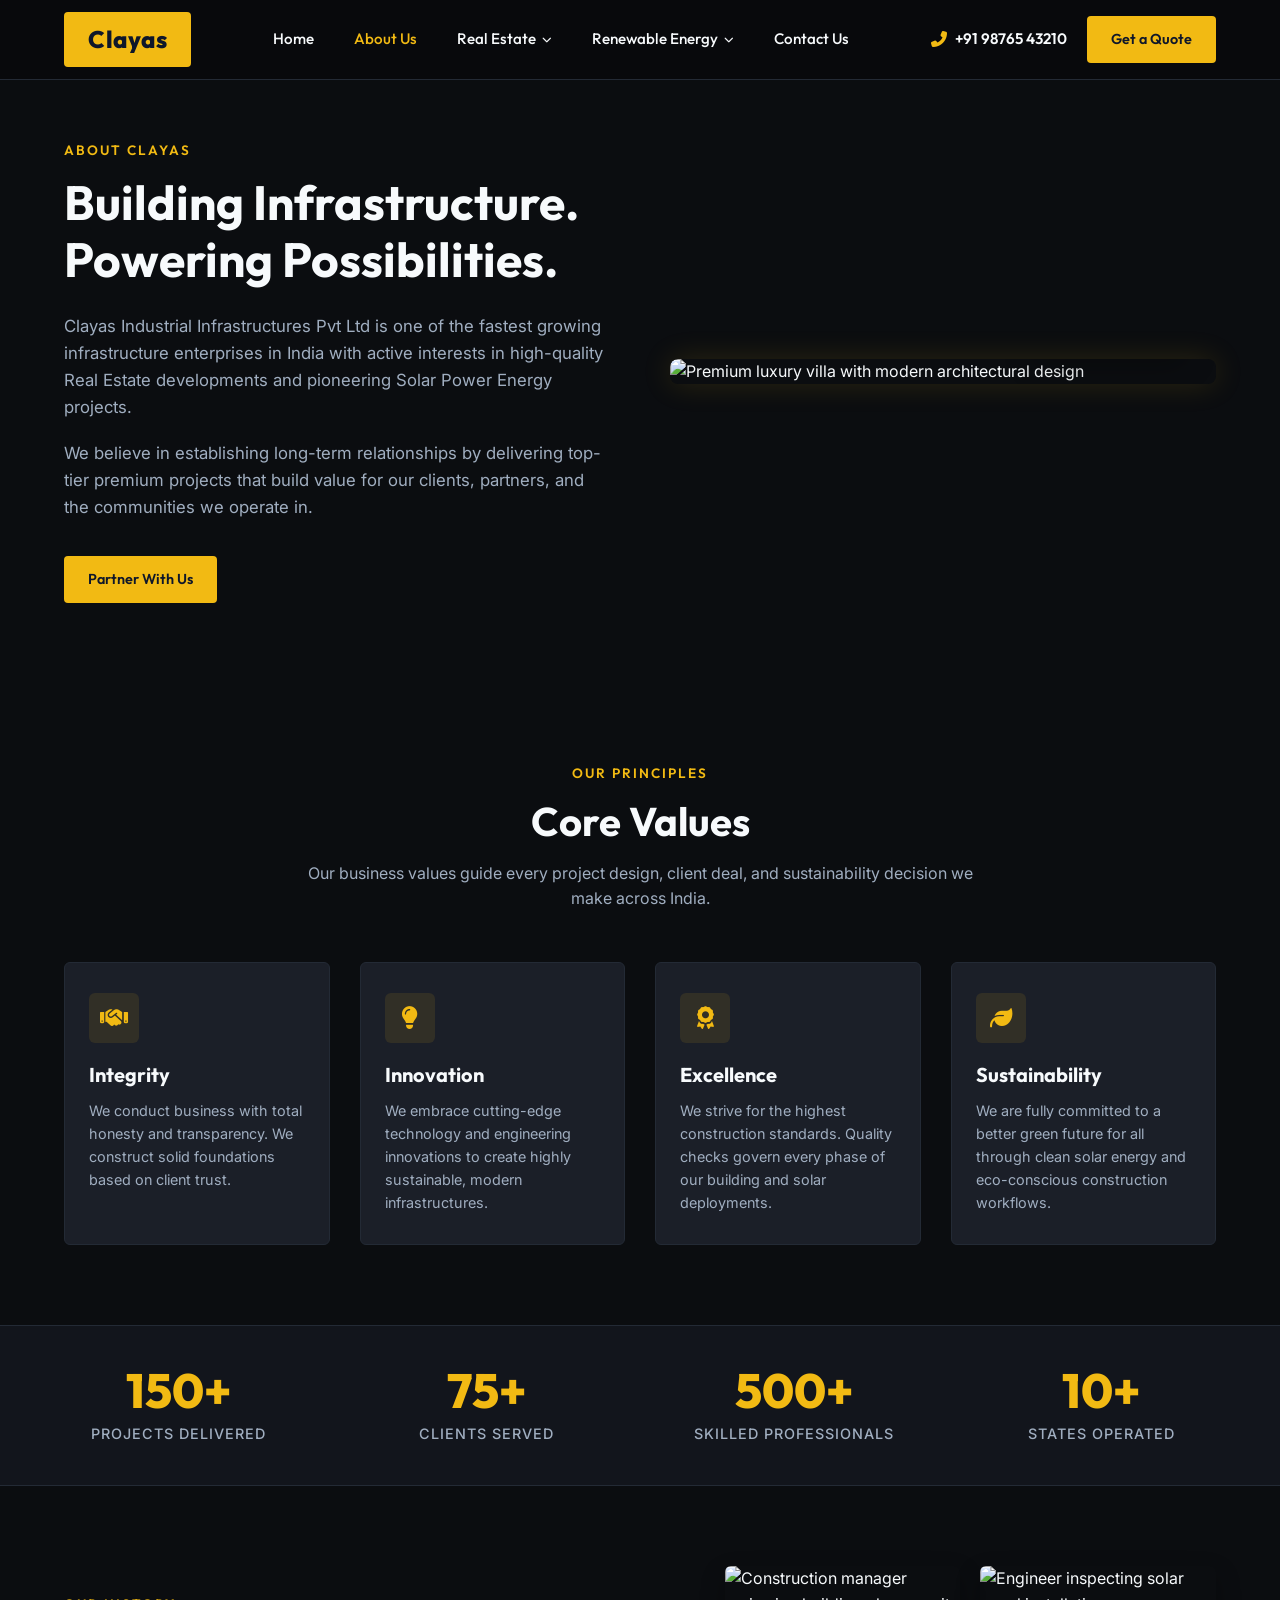
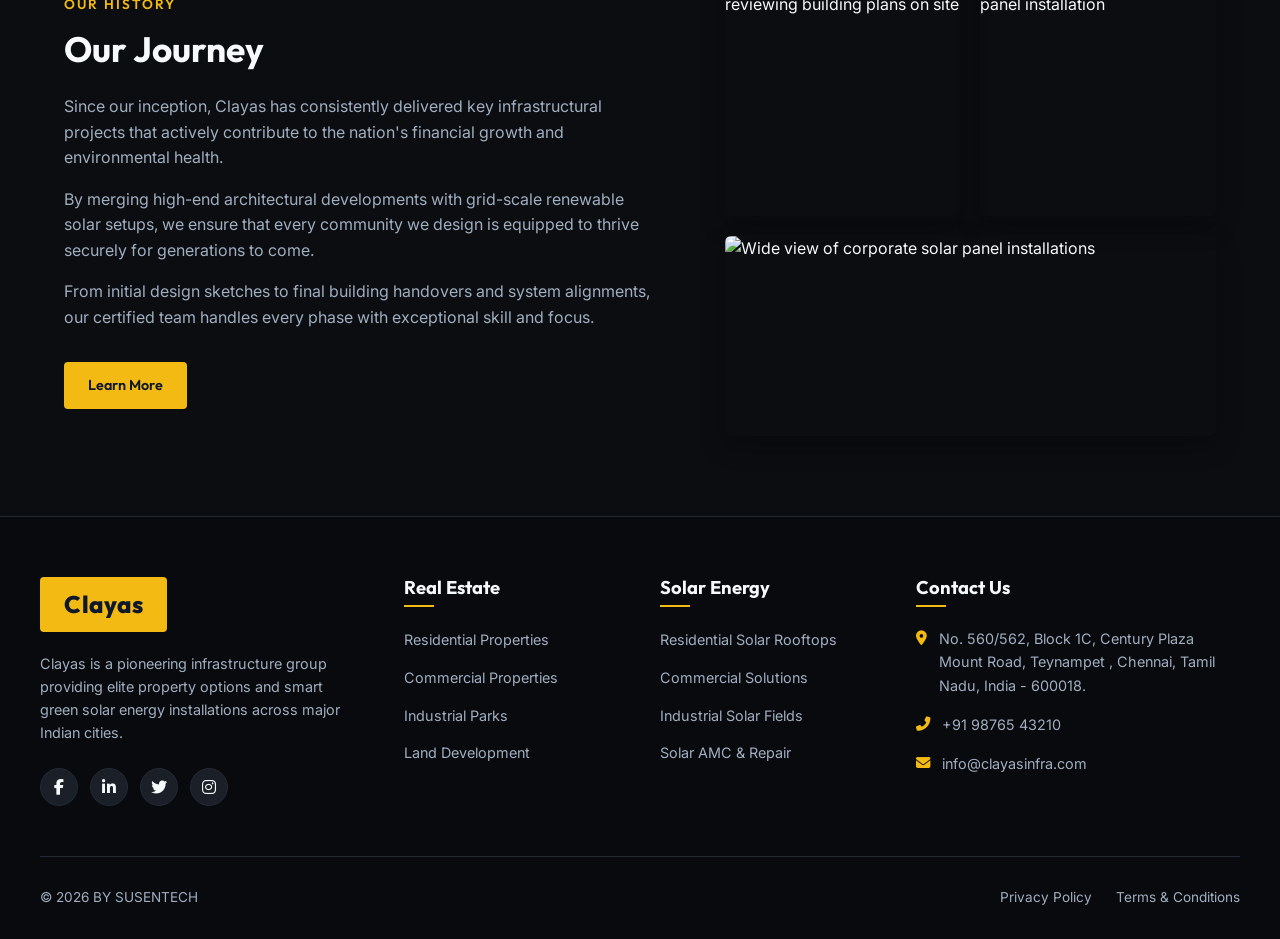
==== commit ce3a540e: "Add files via upload" ====
--- a/realestate/about.html
+++ b/realestate/about.html
@@ -253,7 +253,7 @@
         <div class="footer-contact-info">
           <div class="footer-contact-item">
             <i class="fas fa-map-marker-alt"></i>
-            <p>123, Green Avenue, 8th Floor, Bengaluru, Karnataka - 560001</p>
+            <p> No. 560/562, Block 1C, Century Plaza Mount Road, Teynampet , Chennai, Tamil Nadu, India - 600018.</p>
           </div>
           <div class="footer-contact-item">
             <i class="fas fa-phone-alt"></i>
@@ -261,7 +261,7 @@
           </div>
           <div class="footer-contact-item">
             <i class="fas fa-envelope"></i>
-            <p>info@clayas.com</p>
+            <p>info@clayasinfra.com</p>
           </div>
         </div>
       </div>
--- a/realestate/css/style.css
+++ b/realestate/css/style.css
@@ -7,35 +7,45 @@
 
 /* CSS Variables */
 :root {
-  --bg-primary: #0b0d10;      /* Deep dark background */
-  --bg-secondary: #12151c;    /* Card & alternative section background */
-  --bg-card: #1b1f28;         /* Inside card/elements background */
-  --bg-nav: #090a0d;          /* Header background */
-  
-  --accent-gold: #f2ba13;     /* Main Clayas Brand Yellow/Gold */
+  --bg-primary: #0b0d10;
+  /* Deep dark background */
+  --bg-secondary: #12151c;
+  /* Card & alternative section background */
+  --bg-card: #1b1f28;
+  /* Inside card/elements background */
+  --bg-nav: #090a0d;
+  /* Header background */
+
+  --accent-gold: #f2ba13;
+  /* Main Clayas Brand Yellow/Gold */
   --accent-gold-hover: #d19e0a;
   --accent-gold-rgb: 242, 186, 19;
-  
-  --text-light: #f7fafc;      /* Primary text */
-  --text-muted: #a0aec0;      /* Secondary text */
-  --text-dark: #0f172a;       /* Dark text for gold elements */
-  
+
+  --text-light: #f7fafc;
+  /* Primary text */
+  --text-muted: #a0aec0;
+  /* Secondary text */
+  --text-dark: #0f172a;
+  /* Dark text for gold elements */
+
   --border-color: #232a35;
   --border-glow: rgba(242, 186, 19, 0.15);
-  
+
   --font-heading: 'Outfit', sans-serif;
   --font-body: 'Inter', sans-serif;
-  
+
   --transition-fast: 0.2s ease;
   --transition-normal: 0.3s cubic-bezier(0.4, 0, 0.2, 1);
   --transition-slow: 0.5s ease;
-  
+
   --max-width: 1200px;
   --header-height: 80px;
 }
 
 /* Resets */
-*, *::before, *::after {
+*,
+*::before,
+*::after {
   box-sizing: border-box;
   margin: 0;
   padding: 0;
@@ -58,19 +68,27 @@
 ::-webkit-scrollbar {
   width: 8px;
 }
+
 ::-webkit-scrollbar-track {
   background: var(--bg-primary);
 }
+
 ::-webkit-scrollbar-thumb {
   background: var(--border-color);
   border-radius: 4px;
 }
+
 ::-webkit-scrollbar-thumb:hover {
   background: var(--accent-gold);
 }
 
 /* Typography */
-h1, h2, h3, h4, h5, h6 {
+h1,
+h2,
+h3,
+h4,
+h5,
+h6 {
   font-family: var(--font-heading);
   font-weight: 700;
   line-height: 1.2;
@@ -174,7 +192,8 @@
   cursor: pointer;
 }
 
-.nav-link:hover, .nav-link.active {
+.nav-link:hover,
+.nav-link.active {
   color: var(--accent-gold);
 }
 
@@ -199,7 +218,7 @@
   transform: translateY(10px);
   transition: opacity var(--transition-normal), transform var(--transition-normal), visibility var(--transition-normal);
   z-index: 1010;
-  box-shadow: 0 10px 25px rgba(0,0,0,0.5);
+  box-shadow: 0 10px 25px rgba(0, 0, 0, 0.5);
   box-shadow: 0 0 20px var(--border-glow);
 }
 
@@ -400,7 +419,8 @@
   width: 100%;
   height: 100%;
   object-fit: cover;
-  filter: brightness(0.35); /* Darken images for visual overlay clarity */
+  filter: brightness(0.35);
+  /* Darken images for visual overlay clarity */
 }
 
 .hero-content {
@@ -727,7 +747,7 @@
   position: relative;
   border-radius: 8px;
   overflow: hidden;
-  box-shadow: 0 20px 40px rgba(0,0,0,0.5);
+  box-shadow: 0 20px 40px rgba(0, 0, 0, 0.5);
   box-shadow: 0 0 30px var(--border-glow);
 }
 
@@ -747,7 +767,7 @@
   border-radius: 6px;
   font-family: var(--font-heading);
   text-align: center;
-  box-shadow: 0 10px 30px rgba(0,0,0,0.3);
+  box-shadow: 0 10px 30px rgba(0, 0, 0, 0.3);
 }
 
 .floating-badge .number {
@@ -844,7 +864,7 @@
 .journey-img-item {
   border-radius: 6px;
   overflow: hidden;
-  box-shadow: 0 10px 25px rgba(0,0,0,0.3);
+  box-shadow: 0 10px 25px rgba(0, 0, 0, 0.3);
 }
 
 .journey-img-item img {
@@ -966,7 +986,7 @@
   display: flex;
   justify-content: space-between;
   align-items: center;
-  box-shadow: 0 15px 30px rgba(0,0,0,0.3);
+  box-shadow: 0 15px 30px rgba(0, 0, 0, 0.3);
   position: relative;
   overflow: hidden;
 }
@@ -978,7 +998,7 @@
   right: 0;
   width: 300px;
   height: 300px;
-  background: radial-gradient(circle, rgba(242,186,19,0.05) 0%, transparent 70%);
+  background: radial-gradient(circle, rgba(242, 186, 19, 0.05) 0%, transparent 70%);
   z-index: 1;
 }
 
@@ -1060,7 +1080,7 @@
   width: 60px;
   height: 60px;
   border-radius: 50%;
-  background-color: rgba(242,186,19,0.1);
+  background-color: rgba(242, 186, 19, 0.1);
   color: var(--accent-gold);
   display: flex;
   align-items: center;
@@ -1143,7 +1163,7 @@
   border: 1px solid var(--border-color);
   border-radius: 8px;
   padding: 40px;
-  box-shadow: 0 15px 35px rgba(0,0,0,0.3);
+  box-shadow: 0 15px 35px rgba(0, 0, 0, 0.3);
 }
 
 .form-group {
@@ -1388,7 +1408,7 @@
   display: flex;
   align-items: center;
   gap: 16px;
-  box-shadow: 0 10px 30px rgba(0,0,0,0.5);
+  box-shadow: 0 10px 30px rgba(0, 0, 0, 0.5);
   transform: translateY(100px);
   opacity: 0;
   visibility: hidden;
@@ -1413,6 +1433,37 @@
 
 .success-popup-text p {
   font-size: 0.85rem;
+}
+
+.map-section{
+    position:relative;
+}
+
+.map-overlay-card{
+    position:absolute;
+    top:50%;
+    left:8%;
+    transform:translateY(-50%);
+    z-index:10;
+    background:#fff;
+    padding:30px;
+    border-radius:12px;
+    box-shadow:0 10px 30px rgba(0,0,0,.2);
+}
+
+.map-section iframe {
+    width: 100%;
+    height: 600px;
+    border: 0;
+    display: block;
+}
+
+
+
+@media (max-width:768px) {
+    .map-section iframe {
+        height: 400px;
+    }
 }
 
 /* Animations */
@@ -1421,6 +1472,7 @@
     opacity: 0;
     transform: translateY(30px);
   }
+
   to {
     opacity: 1;
     transform: translateY(0);
@@ -1431,21 +1483,30 @@
   0% {
     box-shadow: 0 0 0 0 rgba(242, 186, 19, 0.4);
   }
+
   70% {
     box-shadow: 0 0 0 15px rgba(242, 186, 19, 0);
   }
+
   100% {
     box-shadow: 0 0 0 0 rgba(242, 186, 19, 0);
   }
 }
 
 @keyframes bounce {
-  0%, 20%, 50%, 80%, 100% {
+
+  0%,
+  20%,
+  50%,
+  80%,
+  100% {
     transform: translate(-50%, -50%) translateY(0);
   }
+
   40% {
     transform: translate(-50%, -50%) translateY(-10px);
   }
+
   60% {
     transform: translate(-50%, -50%) translateY(-5px);
   }
@@ -1458,19 +1519,19 @@
     grid-template-columns: repeat(2, 1fr);
     gap: 30px;
   }
-  
+
   .re-services-grid {
     grid-template-columns: repeat(2, 1fr);
   }
-  
+
   .solar-benefits-grid {
     grid-template-columns: repeat(3, 1fr);
   }
-  
+
   .props-grid {
     grid-template-columns: repeat(2, 1fr);
   }
-  
+
   .footer-container {
     grid-template-columns: repeat(2, 1fr);
     gap: 30px;
@@ -1481,40 +1542,40 @@
   :root {
     --header-height: 70px;
   }
-  
+
   section {
     padding: 60px 20px;
   }
-  
+
   .section-title {
     font-size: 2rem;
   }
-  
+
   .hero-title {
     font-size: 2.2rem;
   }
-  
+
   .hero-desc {
     font-size: 1rem;
   }
-  
+
   .hero-btns {
     flex-direction: column;
     align-items: center;
     gap: 12px;
     width: 100%;
   }
-  
+
   .hero-btns .btn {
     width: 80%;
     max-width: 300px;
   }
-  
+
   /* Mobile Navigation Menu */
   .mobile-nav-toggle {
     display: flex;
   }
-  
+
   .nav-menu {
     position: fixed;
     top: var(--header-height);
@@ -1530,11 +1591,11 @@
     overflow-y: auto;
     z-index: 999;
   }
-  
+
   .nav-menu.open {
     left: 0;
   }
-  
+
   .nav-list {
     flex-direction: column;
     align-items: flex-start;
@@ -1542,7 +1603,7 @@
     height: auto;
     gap: 0;
   }
-  
+
   .nav-item {
     width: 100%;
     height: auto;
@@ -1550,14 +1611,14 @@
     align-items: flex-start;
     border-bottom: 1px solid var(--border-color);
   }
-  
+
   .nav-link {
     width: 100%;
     padding: 16px 8px;
     justify-content: space-between;
     font-size: 1.1rem;
   }
-  
+
   /* Mobile Accordion Dropdowns */
   .dropdown-menu {
     position: static;
@@ -1566,84 +1627,86 @@
     border-radius: 0;
     box-shadow: none;
     padding: 0 0 12px 16px;
-    display: none; /* Controlled by JS accordion toggling */
+    display: none;
+    /* Controlled by JS accordion toggling */
     opacity: 1;
     visibility: visible;
     transform: none;
   }
-  
+
   .dropdown-menu.active {
     display: block;
   }
-  
+
   .dropdown-item a {
     padding: 10px 8px;
     font-size: 0.95rem;
   }
-  
+
   .right-nav {
-    display: none; /* Hide top bar elements on mobile or move them. We will hide them for a cleaner header, adding contact info inside mobile nav list */
-  }
-  
+    display: none;
+    /* Hide top bar elements on mobile or move them. We will hide them for a cleaner header, adding contact info inside mobile nav list */
+  }
+
   /* Split sections mobile stack */
   .split-hero-container {
     grid-template-columns: 1fr;
     gap: 40px;
   }
-  
+
   .split-hero-text {
     order: -1;
   }
-  
+
   .split-hero-text h1 {
     font-size: 2.2rem;
   }
-  
+
   .values-grid {
     grid-template-columns: repeat(2, 1fr);
   }
-  
+
   .journey-container {
     grid-template-columns: 1fr;
     gap: 40px;
   }
-  
+
   .journey-text {
     order: -1;
   }
-  
+
   .re-services-grid {
     grid-template-columns: 1fr;
   }
-  
+
   .cta-banner-card {
     flex-direction: column;
     padding: 40px 24px;
     text-align: center;
     gap: 30px;
   }
-  
+
   .cta-banner-left {
     max-width: 100%;
   }
-  
+
   .cta-banner-left h2 {
     font-size: 1.8rem;
   }
-  
+
   .props-grid {
     grid-template-columns: 1fr;
   }
-  
+
   .solar-benefits-grid {
     grid-template-columns: repeat(2, 1fr);
   }
-  
+
   .contact-container {
     grid-template-columns: 1fr;
     gap: 40px;
   }
-  
+
   .contact-form-card {
     padding: 30px 20px;
   }
@@ -1653,26 +1716,26 @@
   .stats-grid {
     grid-template-columns: 1fr;
   }
-  
+
   .values-grid {
     grid-template-columns: 1fr;
   }
-  
+
   .solar-benefits-grid {
     grid-template-columns: 1fr;
   }
-  
+
   .footer-container {
     grid-template-columns: 1fr;
   }
-  
+
   .map-overlay-card {
     position: static;
     margin-top: 20px;
     max-width: 100%;
   }
-  
+
   .map-section {
     height: 350px;
   }
-}
+}
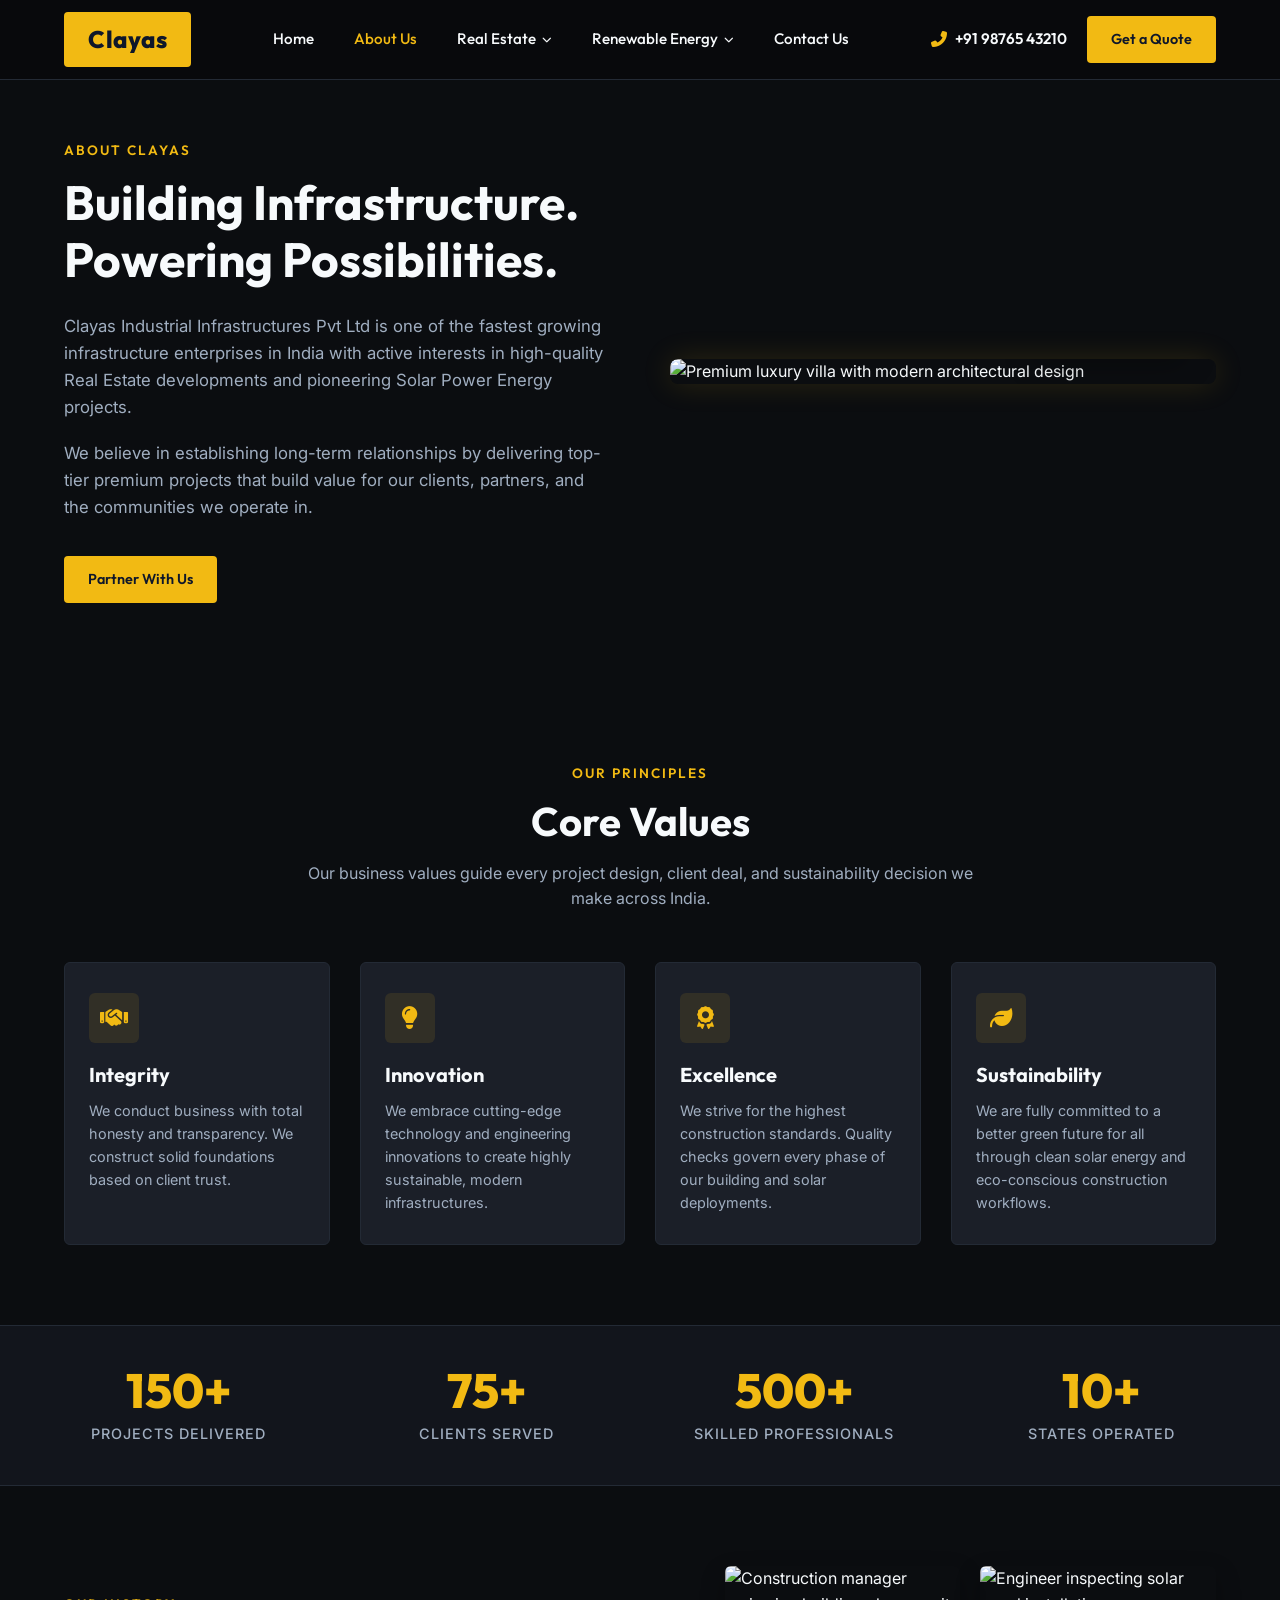
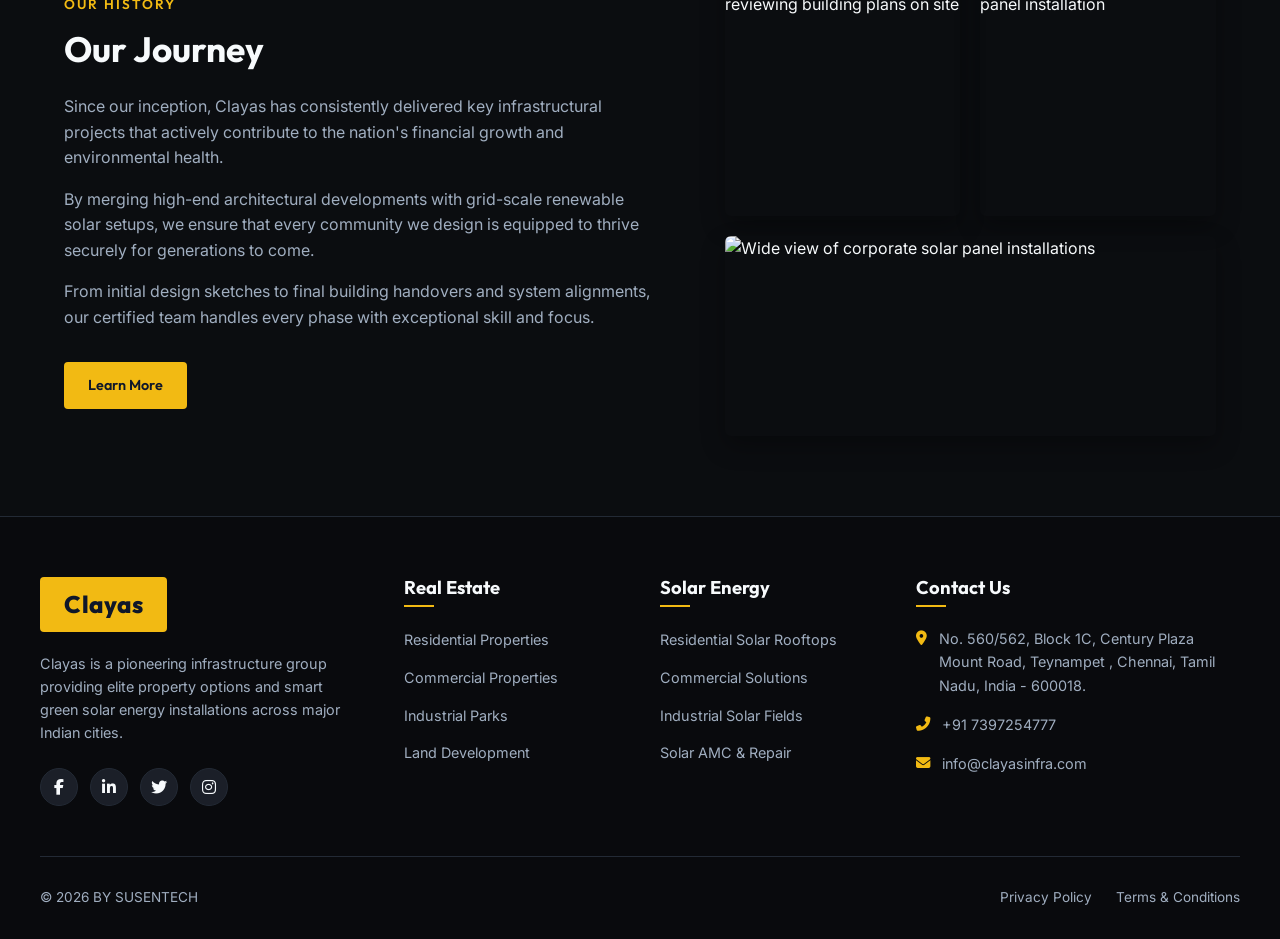
==== commit ad4d2826: "Update contact phone number in about.html" ====
--- a/realestate/about.html
+++ b/realestate/about.html
@@ -257,7 +257,7 @@
           </div>
           <div class="footer-contact-item">
             <i class="fas fa-phone-alt"></i>
-            <p>+91 98765 43210</p>
+            <p>+91 7397254777</p>
           </div>
           <div class="footer-contact-item">
             <i class="fas fa-envelope"></i>
@@ -281,4 +281,4 @@
   <script src="js/script.js"></script>
 </body>
 
-</html>+</html>
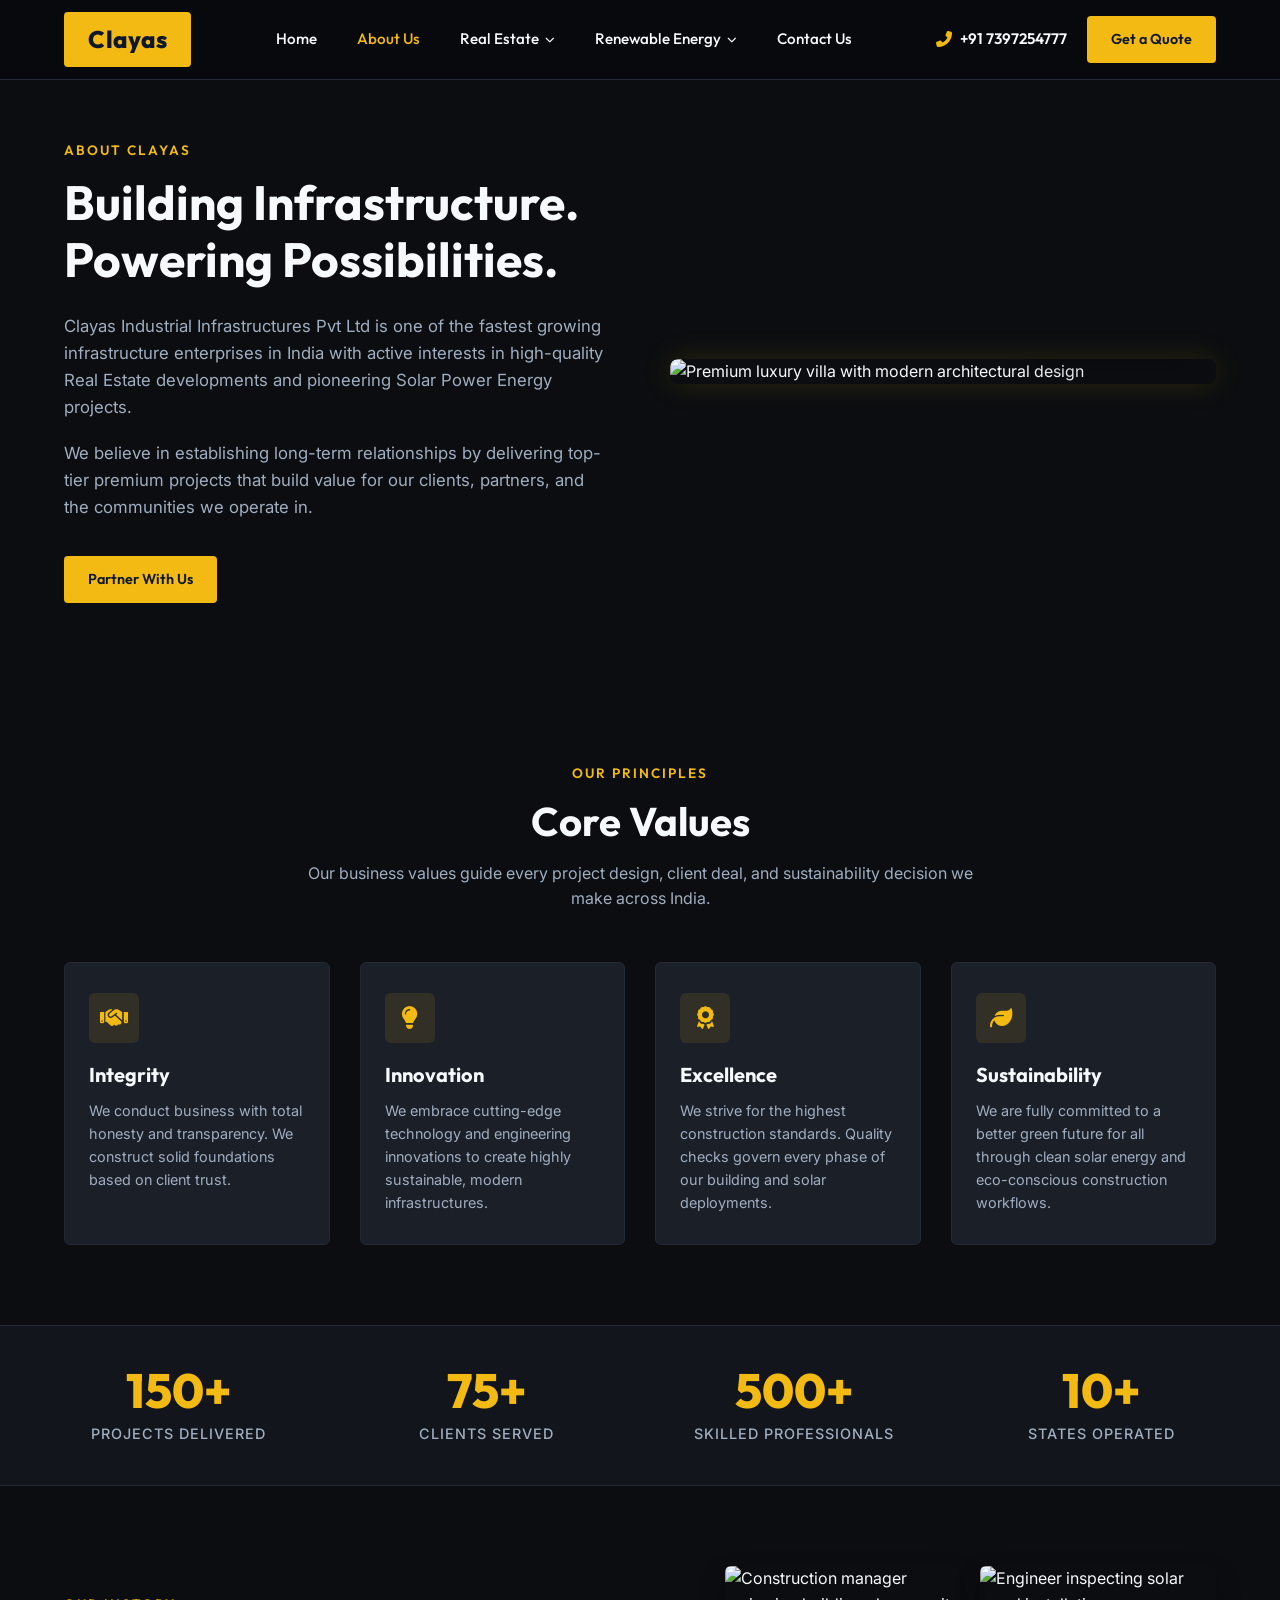
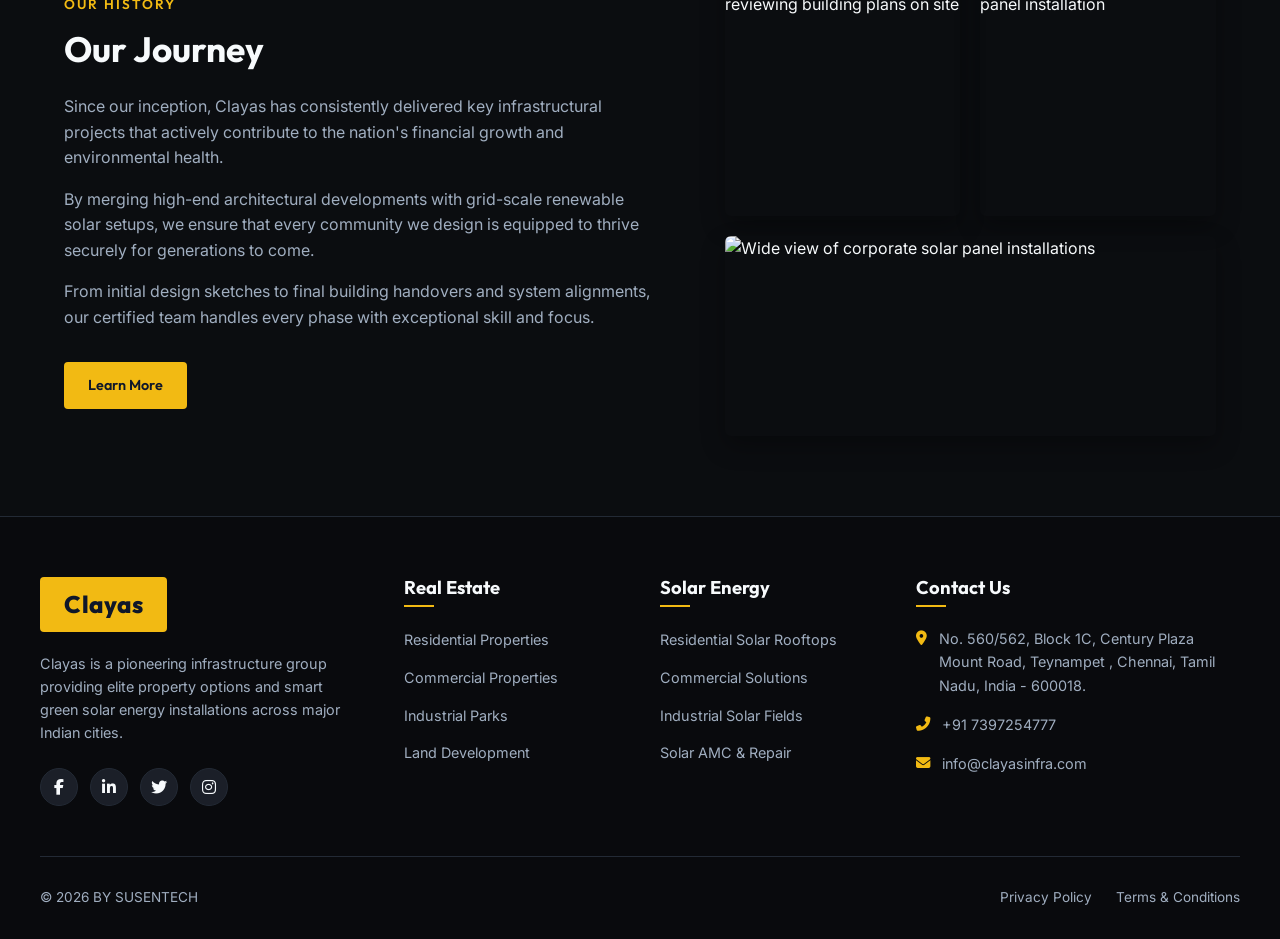
==== commit f1072108: "Update phone link in about.html Removed old phone link and updated to new contact number." ====
--- a/realestate/about.html
+++ b/realestate/about.html
@@ -60,8 +60,7 @@
 
       <!-- Right Nav Buttons (Desktop) -->
       <div class="right-nav">
-        <a href="tel:+919876543210" class="phone-link" id="phone-nav"><i class="fas fa-phone-alt"></i> +91 98765
-          43210</a>
+        <a href="tel:+917397254777" class="phone-link" id="phone-nav"><i class="fas fa-phone-alt"></i> +91 7397254777</a>
         <a href="contact.html" class="btn btn-gold" id="cta-quote-nav">Get a Quote</a>
       </div>
 
